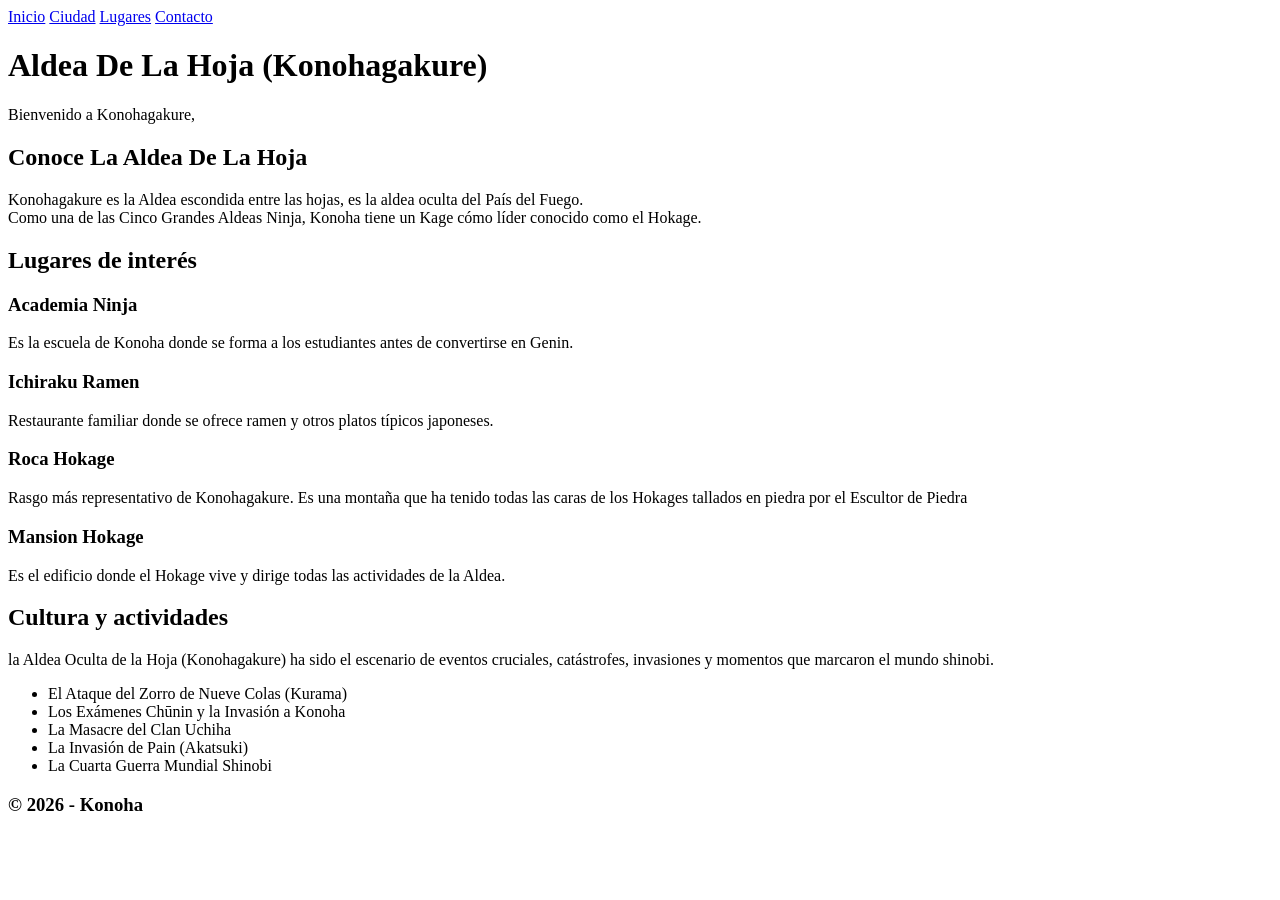
==== Index.html @ 6b833c99 "Add files via upload" ====
<!DOCTYPE html>
<html lang="es">
<head>
    <meta charset="UTF-8">
    <meta name="viewport" content="width=device-width, initial-scale=1.0">
    <title>index-Konoha</title><a href="CSS/Naruto.css"></a>
    <link rel="stylesheet" href="CSS/Naruto.css">
    <link rel="preconnect" href="https://fonts.googleapis.com">
    <link rel="preconnect" href="https://fonts.gstatic.com" crossorigin> 
    <link href="https://fonts.googleapis.com/css2?family=Noto+Serif+Display:ital,wght@0,100..900;1,100..900&display=swap" rel="stylesheet">
</head>
<body>

    <header>
        <nav>
            <a href="index.html">Inicio</a>
            <a href="ciudad.html">Ciudad</a>
            <a href="lugares.html">Lugares</a>
            <a href="Contacto.html">Contacto</a>
        </nav>
        <h1>Aldea De La Hoja (Konohagakure)</h1>
        <p>Bienvenido a Konohagakure,</p>
    </header>
     <main>

        <section>
            <h2>Conoce La Aldea De La Hoja</h2>

            <p>
                Konohagakure es la Aldea escondida entre las hojas, es la aldea oculta del País del Fuego. <br> Como una de las Cinco Grandes Aldeas Ninja, Konoha tiene un Kage cómo líder conocido como el Hokage.
            </p>
           
        </section>

        <section>
            <h2>Lugares de interés</h2>

            <article>
                <h3> Academia Ninja </h3>
                <p>
                  Es la escuela de Konoha donde se forma a los estudiantes antes de convertirse en Genin.
                </p>
            </article>

            <article>
                <h3>Ichiraku Ramen</h3>
                <p>
                   Restaurante familiar donde se ofrece ramen y otros platos típicos japoneses.
                </p>
                
            </article>

            <article>
                <h3>Roca Hokage</h3>
                <p>
                    Rasgo más representativo de Konohagakure. Es una montaña que ha tenido todas las caras de los Hokages tallados en piedra por el Escultor de Piedra
                </p>
            </article>

            <article>
                <h3>Mansion Hokage</h3>
                <p>
                    Es el edificio donde el Hokage vive y dirige todas las actividades de la Aldea.
                </p>
            </article>

        </section>

        <section>
            <h2>Cultura y actividades</h2>

            <p>
               la Aldea Oculta de la Hoja (Konohagakure) ha sido el escenario de eventos cruciales, catástrofes, invasiones y momentos que marcaron el mundo shinobi.
            </p>

            <ul>
                <li>El Ataque del Zorro de Nueve Colas (Kurama)</li>
                <li>Los Exámenes Chūnin y la Invasión a Konoha</li>
                <li>La Masacre del Clan Uchiha</li>
                <li>La Invasión de Pain (Akatsuki)</li>
                <li>La Cuarta Guerra Mundial Shinobi</li>
            </ul>
        </section>
        
    </main>

    <footer>
        <h3>&copy; 2026 - Konoha</h3>
    </footer>
   
    
</body>
</html>
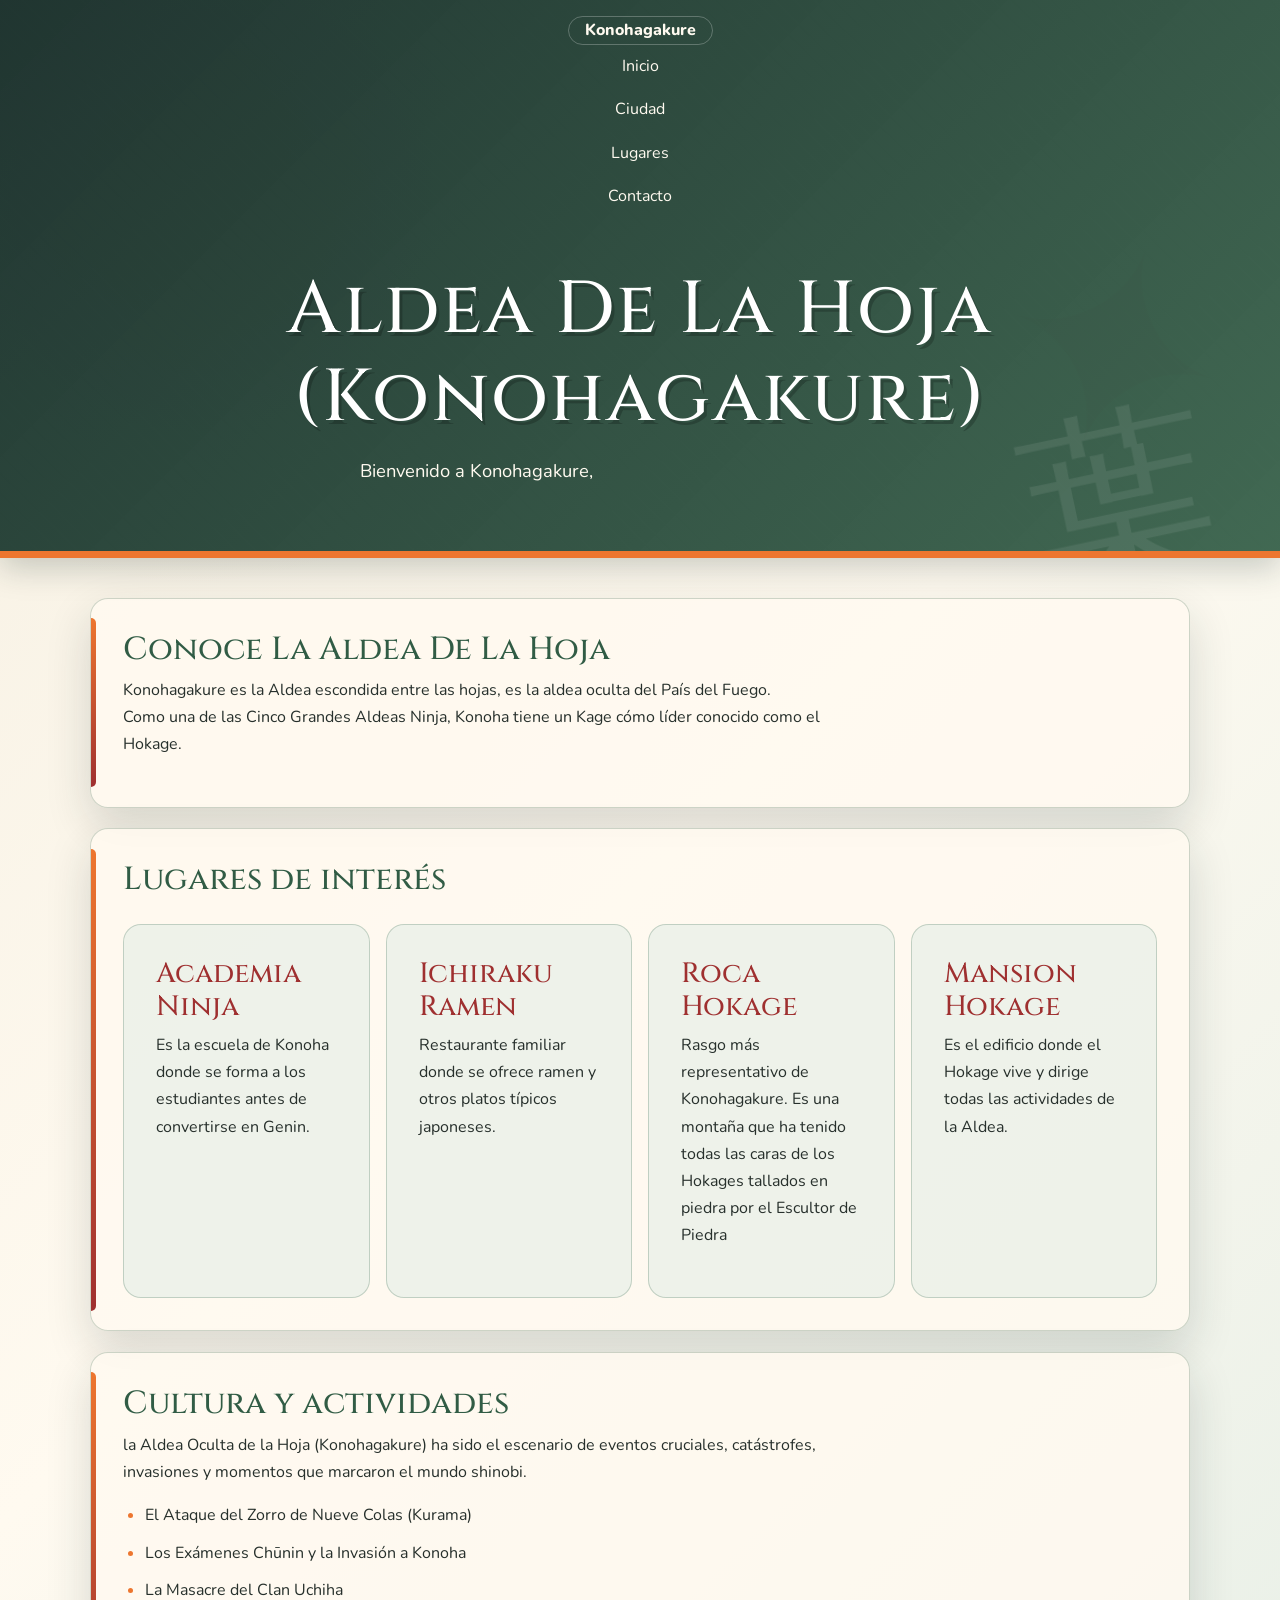
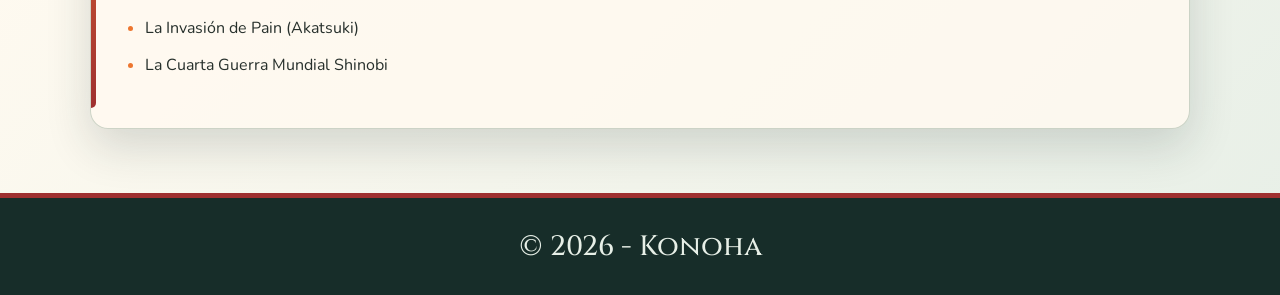
==== commit 50b055dd: "Add files via upload" ====
--- a/Index.html
+++ b/Index.html
@@ -3,7 +3,8 @@
 <head>
     <meta charset="UTF-8">
     <meta name="viewport" content="width=device-width, initial-scale=1.0">
-    <title>index-Konoha</title><a href="CSS/Naruto.css"></a>
+    <title>index-Konoha</title>
+    <link href="https://cdn.jsdelivr.net/npm/bootstrap@5.3.8/dist/css/bootstrap.min.css" rel="stylesheet">
     <link rel="stylesheet" href="CSS/Naruto.css">
     <link rel="preconnect" href="https://fonts.googleapis.com">
     <link rel="preconnect" href="https://fonts.gstatic.com" crossorigin> 
@@ -12,11 +13,22 @@
 <body>
 
     <header>
-        <nav>
-            <a href="index.html">Inicio</a>
-            <a href="ciudad.html">Ciudad</a>
-            <a href="lugares.html">Lugares</a>
-            <a href="Contacto.html">Contacto</a>
+     <nav>
+          <div class="container">
+
+        <a class="navbar-brand" href="index.html">
+            Konohagakure
+        </a>
+
+        <div class="navbar-nav ms-auto">
+            <a class="nav-link active" href="index.html">Inicio</a>
+            <a class="nav-link" href="ciudad.html">Ciudad</a>
+            <a class="nav-link" href="lugares.html">Lugares</a>
+            <a class="nav-link" href="Contacto.html">Contacto</a>
+        </div>
+
+    </div> 
+    </nav>
         </nav>
         <h1>Aldea De La Hoja (Konohagakure)</h1>
         <p>Bienvenido a Konohagakure,</p>
--- a/CSS/Naruto.css
+++ b/CSS/Naruto.css
@@ -0,0 +1,232 @@
+@import url('https://fonts.googleapis.com/css2?family=Cinzel:wght@500;600;700;800&family=Nunito:wght@400;600;700;800&display=swap');
+
+:root {
+  --verde-hoja: #315c45;
+  --verde-profundo: #172d29;
+  --verde-suave: #e7efe7;
+  --naranja-chakra: #ed762f;
+  --rojo-uchija: #9f3030;
+  --crema: #fffaf0;
+  --tinta: #27302c;
+  --borde: rgba(49, 92, 69, 0.24);
+  --sombra: 0 18px 45px rgba(23, 45, 41, 0.16);
+}
+
+* { box-sizing: border-box; }
+
+html { scroll-behavior: smooth; }
+
+body {
+  margin: 0;
+  min-height: 100vh;
+  color: var(--tinta);
+  font-family: 'Nunito', system-ui, sans-serif;
+  line-height: 1.7;
+  background:
+    radial-gradient(circle at 15% 10%, rgba(237, 118, 47, .10), transparent 25rem),
+    linear-gradient(135deg, #f5efe1 0%, #fffaf0 48%, #e7efe7 100%);
+}
+
+body::before {
+  content: '✦';
+  position: fixed;
+  right: 4vw;
+  top: 13vh;
+  z-index: -1;
+  color: rgba(159, 48, 48, .10);
+  font-size: clamp(8rem, 22vw, 20rem);
+  transform: rotate(18deg);
+}
+
+header {
+  position: relative;
+  overflow: hidden;
+  padding: 1rem clamp(1rem, 5vw, 5rem) 4rem;
+  color: #fffaf0;
+  text-align: center;
+  background:
+    linear-gradient(135deg, rgba(23, 45, 41, .96), rgba(49, 92, 69, .92)),
+    repeating-linear-gradient(45deg, transparent 0 12px, rgba(255,255,255,.04) 13px 14px);
+  border-bottom: 7px solid var(--naranja-chakra);
+  box-shadow: 0 10px 30px rgba(23, 45, 41, .22);
+}
+
+header::after {
+  content: '葉';
+  position: absolute;
+  right: 5%;
+  bottom: -3rem;
+  color: rgba(255,255,255,.08);
+  font-family: Georgia, serif;
+  font-size: 12rem;
+  line-height: 1;
+  transform: rotate(-12deg);
+}
+
+nav {
+  position: relative;
+  z-index: 1;
+  display: flex;
+  flex-wrap: wrap;
+  justify-content: center;
+  gap: .4rem;
+  margin: 0 auto 3rem;
+  max-width: 900px;
+}
+
+nav a {
+  display: inline-block;
+  padding: .55rem 1rem;
+  color: #fffaf0;
+  font-weight: 800;
+  text-decoration: none;
+  border: 1px solid rgba(255,255,255,.25);
+  border-radius: 999px;
+  transition: .2s ease;
+}
+
+nav a:hover, nav a:focus-visible {
+  color: var(--verde-profundo);
+  background: var(--naranja-chakra);
+  border-color: var(--naranja-chakra);
+  transform: translateY(-2px);
+}
+
+h1, h2, h3 {
+  font-family: 'Cinzel', Georgia, serif;
+  line-height: 1.2;
+}
+
+h1 {
+  position: relative;
+  z-index: 1;
+  margin: 0 auto .8rem;
+  max-width: 900px;
+  color: #fff;
+  font-size: clamp(2rem, 6vw, 4.6rem);
+  letter-spacing: .03em;
+  text-shadow: 3px 4px 0 rgba(0,0,0,.2);
+}
+
+header p { position: relative; z-index: 1; margin: 0; font-size: 1.15rem; }
+
+main {
+  width: min(1100px, calc(100% - 2rem));
+  margin: 2.5rem auto;
+}
+
+section, article {
+  position: relative;
+  margin: 1.3rem 0;
+  padding: clamp(1.2rem, 3vw, 2rem);
+  background: rgba(255, 250, 240, .84);
+  border: 1px solid var(--borde);
+  border-radius: 18px;
+  box-shadow: var(--sombra);
+}
+
+section::before {
+  content: '';
+  position: absolute;
+  left: 0;
+  top: 1.2rem;
+  bottom: 1.2rem;
+  width: 5px;
+  border-radius: 0 5px 5px 0;
+  background: linear-gradient(var(--naranja-chakra), var(--rojo-uchija));
+}
+
+h2 { margin-top: 0; color: var(--verde-hoja); font-size: clamp(1.45rem, 3vw, 2rem); }
+h3 { color: var(--rojo-uchija); }
+
+p { max-width: 75ch; }
+
+ul { padding-left: 1.4rem; }
+li { margin: .65rem 0; }
+li::marker { color: var(--naranja-chakra); }
+
+strong { color: var(--verde-hoja); }
+
+a { color: var(--rojo-uchija); font-weight: 800; }
+a:hover { color: var(--naranja-chakra); }
+
+main > section > section,
+main > section > article {
+  background: rgba(231, 239, 231, .7);
+  box-shadow: none;
+}
+
+main > section:has(article) {
+  display: grid;
+  grid-template-columns: repeat(auto-fit, minmax(220px, 1fr));
+  gap: 1rem;
+}
+
+main > section:has(article) > h2,
+main > section:has(article) > p { grid-column: 1 / -1; }
+
+main > section:has(article) > article { margin: 0; }
+
+img {
+  display: block;
+  width: 100%;
+  max-width: 100%;
+  height: 220px;
+  object-fit: cover;
+  border: 5px solid #fffaf0;
+  border-radius: 14px;
+  box-shadow: 0 8px 20px rgba(23, 45, 41, .18);
+}
+
+input, textarea, select {
+  width: 100%;
+  padding: .8rem 1rem;
+  color: var(--tinta);
+  font: inherit;
+  background: #fff;
+  border: 2px solid var(--borde);
+  border-radius: 10px;
+}
+
+input:focus, textarea:focus, select:focus {
+  outline: 3px solid rgba(237, 118, 47, .28);
+  border-color: var(--naranja-chakra);
+}
+
+button, input[type='submit'] {
+  padding: .8rem 1.2rem;
+  color: #fff;
+  font: inherit;
+  font-weight: 800;
+  background: var(--rojo-uchija);
+  border: 0;
+  border-radius: 999px;
+  cursor: pointer;
+  transition: .2s ease;
+}
+
+button:hover, input[type='submit']:hover { background: var(--naranja-chakra); transform: translateY(-2px); }
+
+footer {
+  margin-top: 4rem;
+  padding: 2rem 1rem;
+  color: #e7efe7;
+  text-align: center;
+  background: var(--verde-profundo);
+  border-top: 5px solid var(--rojo-uchija);
+}
+
+footer h3, footer p { margin: 0; color: inherit; }
+
+@media (max-width: 600px) {
+  header { padding-bottom: 3rem; }
+  nav { margin-bottom: 2rem; }
+  nav a { padding: .45rem .7rem; font-size: .9rem; }
+  main { width: min(100% - 1rem, 1100px); margin-top: 1rem; }
+  section { padding: 1.25rem 1rem 1.25rem 1.3rem; }
+  section::before { top: 1rem; bottom: 1rem; }
+}
+
+@media (prefers-reduced-motion: reduce) {
+  *, *::before, *::after { scroll-behavior: auto !important; transition: none !important; }
+}
